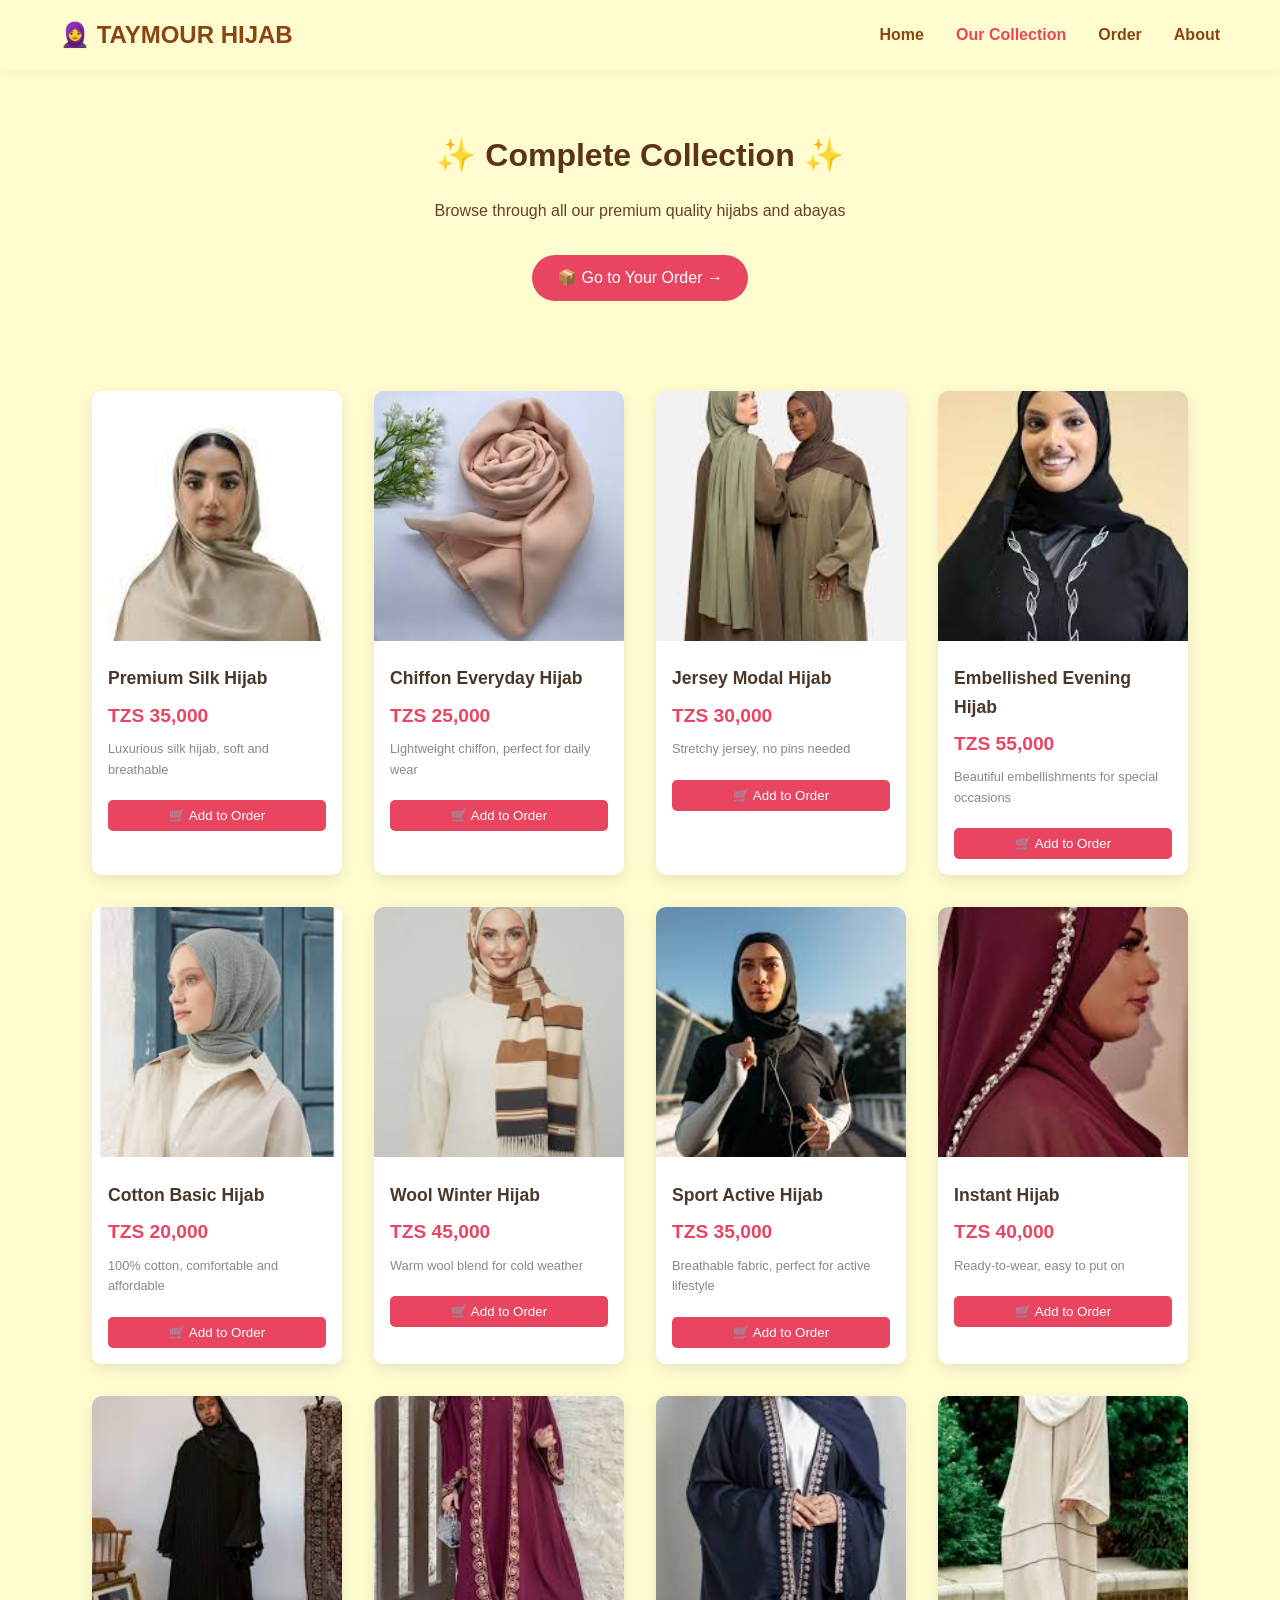
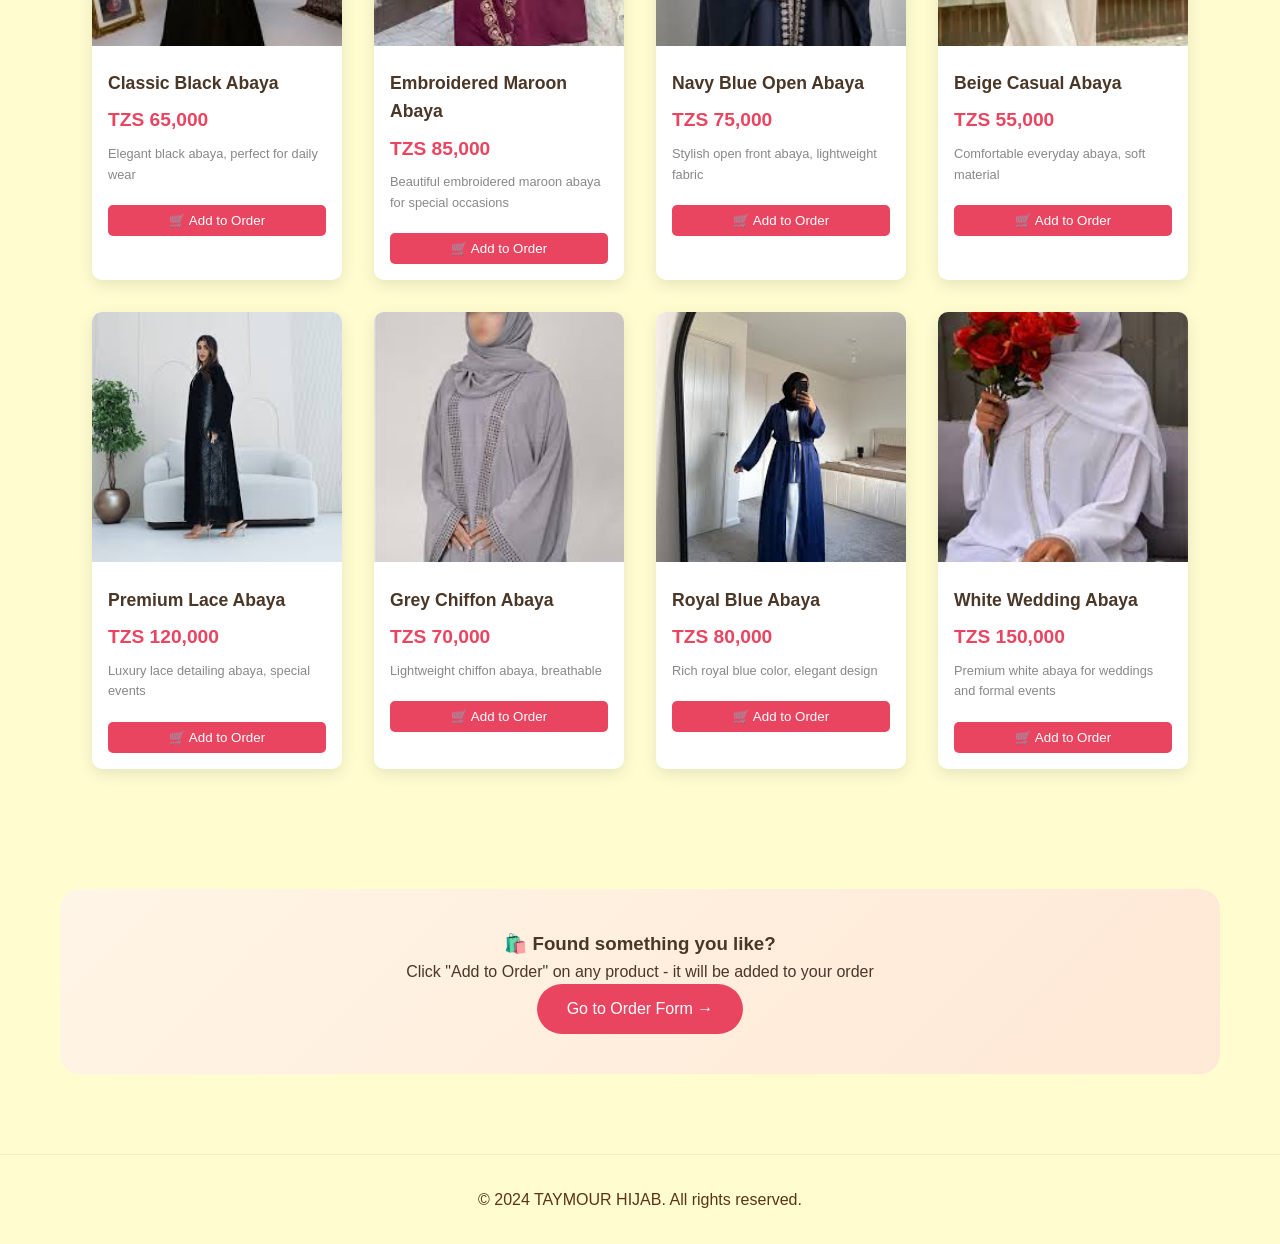
==== products.html @ 764ce85d "Add files via upload Initial upload - TAYMOUR HIJAB website" ====
<!DOCTYPE html>
<html lang="en">
<head>
    <meta charset="UTF-8">
    <meta name="viewport" content="width=device-width, initial-scale=1.0">
    <title>Complete Collection - TAYMOUR HIJAB</title>
    <link rel="stylesheet" href="style.css">
    <meta http-equiv="X-Content-Type-Options" content="nosniff">
    <meta http-equiv="X-Frame-Options" content="DENY">
    <meta name="referrer" content="strict-origin-when-cross-origin">
</head>
<body>

    <nav class="navbar">
        <div class="container">
            <div class="logo">
                <h1>🧕 TAYMOUR HIJAB</h1>
            </div>
            <ul class="nav-links">
                <li><a href="index.html">Home</a></li>
                <li><a href="products.html" class="active">Our Collection</a></li>
                <li><a href="index.html#order">Order</a></li>
                <li><a href="index.html#about">About</a></li>
            </ul>
        </div>
    </nav>

    <section class="page-header">
        <div class="container">
            <h1>✨ Complete Collection ✨</h1>
            <p>Browse through all our premium quality hijabs and abayas</p>
            <div class="current-order-status" id="orderStatus"></div>
            <div class="back-to-order">
                <a href="index.html#order" class="btn-back-order">📦 Go to Your Order →</a>
            </div>
        </div>
    </section>

    <section class="all-products">
        <div class="container">
            <div class="products-grid" id="allProductsGrid"></div>
        </div>
    </section>

    <section class="cta-section">
        <div class="container">
            <div class="cta-content">
                <h3>🛍️ Found something you like?</h3>
                <p>Click "Add to Order" on any product - it will be added to your order</p>
                <a href="index.html#order" class="btn-primary">Go to Order Form →</a>
            </div>
        </div>
    </section>

    <footer class="footer">
        <div class="container">
            <p>&copy; 2024 TAYMOUR HIJAB. All rights reserved.</p>
        </div>
    </footer>

    <script src="script.js"></script>
</body>
</html>
---- style.css ----
* {
    margin: 0;
    padding: 0;
    box-sizing: border-box;
}

body {
    background-color: rgb(255, 253, 208);
    font-family: 'Segoe UI', Tahoma, Geneva, Verdana, sans-serif;
    line-height: 1.6;
    color: #4a3728;
}

.container {
    max-width: 1200px;
    margin: 0 auto;
    padding: 0 20px;
}

.navbar {
    background-color: rgb(255, 253, 208);
    padding: 1rem 0;
    position: sticky;
    top: 0;
    box-shadow: 0 2px 10px rgba(0,0,0,0.05);
    z-index: 100;
}

.navbar .container {
    display: flex;
    justify-content: space-between;
    align-items: center;
    flex-wrap: wrap;
}

.logo h1 {
    font-size: 1.5rem;
    color: #8B4513;
}

.nav-links {
    display: flex;
    list-style: none;
    gap: 2rem;
}

.nav-links a {
    color: #8B4513;
    text-decoration: none;
    font-weight: bold;
    transition: color 0.3s;
}

.nav-links a:hover,
.nav-links a.active {
    color: #e94560;
}

.hero {
    text-align: center;
    padding: 80px 20px;
}

.hero h1 {
    font-size: 3rem;
    margin-bottom: 1rem;
    color: #5C3317;
}

.shop-name {
    color: #e94560;
}

.hero p {
    font-size: 1.2rem;
    margin-bottom: 2rem;
    color: #6B3E26;
}

.btn-primary {
    display: inline-block;
    background-color: #e94560;
    color: white;
    padding: 12px 30px;
    text-decoration: none;
    border-radius: 30px;
    transition: transform 0.3s;
    border: none;
    cursor: pointer;
}

.btn-primary:hover {
    transform: scale(1.05);
    background-color: #c7354e;
}

.products, .all-products {
    padding: 60px 20px;
}

.products h2, .page-header h1 {
    text-align: center;
    margin-bottom: 1rem;
    font-size: 2rem;
    color: #5C3317;
}

.page-header p {
    text-align: center;
    color: #6B3E26;
    margin-bottom: 2rem;
}

.products-grid {
    display: flex;
    gap: 2rem;
    justify-content: center;
    flex-wrap: wrap;
}

.product-card {
    background: white;
    border-radius: 10px;
    width: 250px;
    box-shadow: 0 5px 15px rgba(0,0,0,0.1);
    transition: transform 0.3s;
    overflow: hidden;
}

.product-card:hover {
    transform: translateY(-5px);
}

.product-image {
    width: 100%;
    height: 250px;
    object-fit: cover;
}

.product-info {
    padding: 1rem;
}

.product-title {
    font-size: 1.1rem;
    margin-bottom: 0.5rem;
    color: #4a3728;
}

.product-price {
    color: #e94560;
    font-weight: bold;
    font-size: 1.2rem;
    margin-bottom: 0.5rem;
}

.product-desc {
    font-size: 0.8rem;
    color: #888;
    margin-bottom: 10px;
}

.product-btn {
    background-color: #e94560;
    color: white;
    border: none;
    padding: 8px 15px;
    border-radius: 5px;
    cursor: pointer;
    width: 100%;
    margin-top: 10px;
    transition: background-color 0.3s;
}

.product-btn:hover {
    background-color: #c7354e;
}

.explore-more-section {
    margin-top: 60px;
    padding: 40px 20px;
    background: linear-gradient(135deg, #fff5e6 0%, #ffe8d6 100%);
    border-radius: 20px;
    text-align: center;
    box-shadow: 0 10px 30px rgba(0,0,0,0.1);
}

.explore-more-container h3 {
    font-size: 1.8rem;
    color: #5C3317;
    margin-bottom: 10px;
}

.explore-more-container p {
    font-size: 1.1rem;
    color: #6B3E26;
    margin-bottom: 25px;
}

.btn-explore-large {
    display: inline-block;
    background-color: #e94560;
    color: white;
    padding: 15px 40px;
    text-decoration: none;
    border-radius: 50px;
    font-size: 1.2rem;
    font-weight: bold;
    transition: all 0.3s;
}

.btn-explore-large:hover {
    background-color: #c7354e;
    transform: scale(1.05);
}

.order {
    padding: 60px 20px;
}

.order h2 {
    text-align: center;
    margin-bottom: 2rem;
    font-size: 2rem;
    color: #5C3317;
}

.order-container {
    max-width: 800px;
    margin: 0 auto;
    background: white;
    padding: 2rem;
    border-radius: 10px;
    box-shadow: 0 5px 15px rgba(0,0,0,0.1);
}

.form-section {
    margin-bottom: 25px;
    padding-bottom: 15px;
    border-bottom: 1px solid #e0d5c0;
}

.form-section h3 {
    color: #5C3317;
    margin-bottom: 15px;
    font-size: 1.2rem;
}

.form-group {
    margin-bottom: 1rem;
}

.form-group label {
    display: block;
    margin-bottom: 0.5rem;
    font-weight: bold;
    color: #4a3728;
}

.form-group input,
.form-group select,
.form-group textarea {
    width: 100%;
    padding: 10px;
    border: 1px solid #e0d5c0;
    border-radius: 5px;
    font-family: inherit;
}

.products-selector {
    background-color: #f9f5e8;
    padding: 15px;
    border-radius: 10px;
    margin-bottom: 10px;
    min-height: 100px;
}

.empty-cart-message {
    text-align: center;
    color: #999;
    padding: 20px;
}

.empty-cart-message .small-text {
    font-size: 0.8rem;
    margin-top: 5px;
}

.product-info-row {
    display: flex;
    justify-content: space-between;
    align-items: center;
    padding: 12px;
    background: white;
    border-radius: 8px;
    margin-bottom: 10px;
    flex-wrap: wrap;
    gap: 10px;
}

.product-name {
    font-weight: bold;
    color: #4a3728;
    flex: 2;
    min-width: 150px;
}

.product-controls {
    display: flex;
    align-items: center;
    gap: 8px;
}

.qty-btn {
    background-color: #e94560;
    color: white;
    border: none;
    width: 30px;
    height: 30px;
    border-radius: 5px;
    cursor: pointer;
    font-size: 1.1rem;
}

.qty-btn:hover {
    background-color: #c7354e;
}

.qty-value {
    font-weight: bold;
    min-width: 30px;
    text-align: center;
}

.remove-item-btn {
    background-color: #dc3545;
    color: white;
    border: none;
    padding: 5px 10px;
    border-radius: 5px;
    cursor: pointer;
    font-size: 0.8rem;
}

.remove-item-btn:hover {
    background-color: #c82333;
}

.item-total {
    font-weight: bold;
    color: #e94560;
    min-width: 100px;
    text-align: right;
}

.add-more-products-container {
    display: flex;
    gap: 15px;
    margin-top: 15px;
    flex-wrap: wrap;
}

.add-more-products-btn {
    display: inline-block;
    background-color: #e94560;
    color: white;
    padding: 10px 25px;
    text-decoration: none;
    border-radius: 30px;
    font-weight: bold;
}

.add-more-products-btn:hover {
    background-color: #c7354e;
}

.clear-order-btn {
    background-color: #dc3545;
    color: white;
    border: none;
    padding: 10px 25px;
    border-radius: 30px;
    cursor: pointer;
}

#orderSummary {
    background-color: #f9f5e8;
    padding: 15px;
    border-radius: 10px;
    margin: 10px 0;
}

.summary-item {
    display: flex;
    justify-content: space-between;
    padding: 8px 0;
    border-bottom: 1px solid #e0d5c0;
}

.summary-product-name {
    font-weight: bold;
    color: #4a3728;
}

.summary-product-details {
    color: #666;
    font-size: 0.9rem;
}

.summary-product-price {
    color: #e94560;
    font-weight: bold;
}

.grand-total {
    text-align: right;
    margin-top: 15px;
    padding-top: 15px;
    border-top: 2px solid #e0d5c0;
}

#grandTotal {
    color: #e94560;
    font-size: 1.8rem;
}

.payment-methods {
    text-align: center;
    margin-top: 1.5rem;
}

.btn-card, .btn-mobile {
    padding: 12px 24px;
    margin: 10px;
    border: none;
    border-radius: 5px;
    cursor: pointer;
    font-size: 1rem;
}

.btn-card {
    background-color: #004481;
    color: white;
}

.btn-mobile {
    background-color: #25D366;
    color: white;
}

.about {
    padding: 60px 20px;
}

.about h2 {
    text-align: center;
    margin-bottom: 2rem;
    font-size: 2rem;
    color: #5C3317;
}

.about-content {
    text-align: center;
    max-width: 600px;
    margin: 0 auto;
    background: white;
    padding: 2rem;
    border-radius: 10px;
}

.about-content p {
    margin-bottom: 1rem;
}

.page-header {
    text-align: center;
    padding: 60px 20px 30px 20px;
}

.current-order-status {
    background-color: #e94560;
    color: white;
    padding: 10px 20px;
    border-radius: 50px;
    display: inline-block;
    margin: 15px auto;
}

.back-to-order {
    margin-top: 20px;
}

.btn-back-order {
    display: inline-block;
    background-color: #e94560;
    color: white;
    padding: 10px 25px;
    text-decoration: none;
    border-radius: 30px;
}

.cta-section {
    padding: 60px 20px;
    text-align: center;
}

.cta-content {
    background: linear-gradient(135deg, #fff5e6 0%, #ffe8d6 100%);
    padding: 40px;
    border-radius: 20px;
}

.cart-notification {
    position: fixed;
    top: 20px;
    right: 20px;
    z-index: 1000;
    transform: translateX(400px);
    transition: transform 0.3s ease;
}

.cart-notification.show {
    transform: translateX(0);
}

.notification-content {
    background-color: #e94560;
    color: white;
    padding: 12px 24px;
    border-radius: 50px;
    box-shadow: 0 5px 15px rgba(0,0,0,0.2);
    font-weight: bold;
}

.highlight-pulse {
    animation: pulse 0.5s ease;
}

@keyframes pulse {
    0% { box-shadow: 0 0 0 0 rgba(233, 69, 96, 0.4); }
    70% { box-shadow: 0 0 0 20px rgba(233, 69, 96, 0); }
    100% { box-shadow: 0 0 0 0 rgba(233, 69, 96, 0); }
}

.footer {
    background-color: rgb(255, 253, 208);
    text-align: center;
    padding: 2rem;
    color: #5C3317;
    margin-top: 20px;
    border-top: 1px solid rgba(0,0,0,0.05);
}

@media (max-width: 768px) {
    .navbar .container {
        flex-direction: column;
        gap: 1rem;
    }
    
    .nav-links {
        gap: 1rem;
        flex-wrap: wrap;
        justify-content: center;
    }
    
    .hero {
        padding: 60px 20px;
    }
    
    .hero h1 {
        font-size: 2rem;
    }
    
    .product-info-row {
        flex-direction: column;
        align-items: stretch;
    }
    
    .product-controls {
        justify-content: center;
    }
    
    .item-total {
        text-align: center;
    }
    
    .grand-total {
        text-align: center;
    }
    
    .btn-card, .btn-mobile {
        display: block;
        width: 100%;
        margin: 10px 0;
    }
    
    .products-grid {
        gap: 1rem;
    }
    
    .product-card {
        width: 200px;
    }
    
    .product-image {
        height: 200px;
    }
}

@media (max-width: 480px) {
    .product-card {
        width: 100%;
        max-width: 280px;
    }
    
    .order-container, .about-content {
        padding: 1.5rem;
    }
    
    .hero h1 {
        font-size: 1.5rem;
    }
}
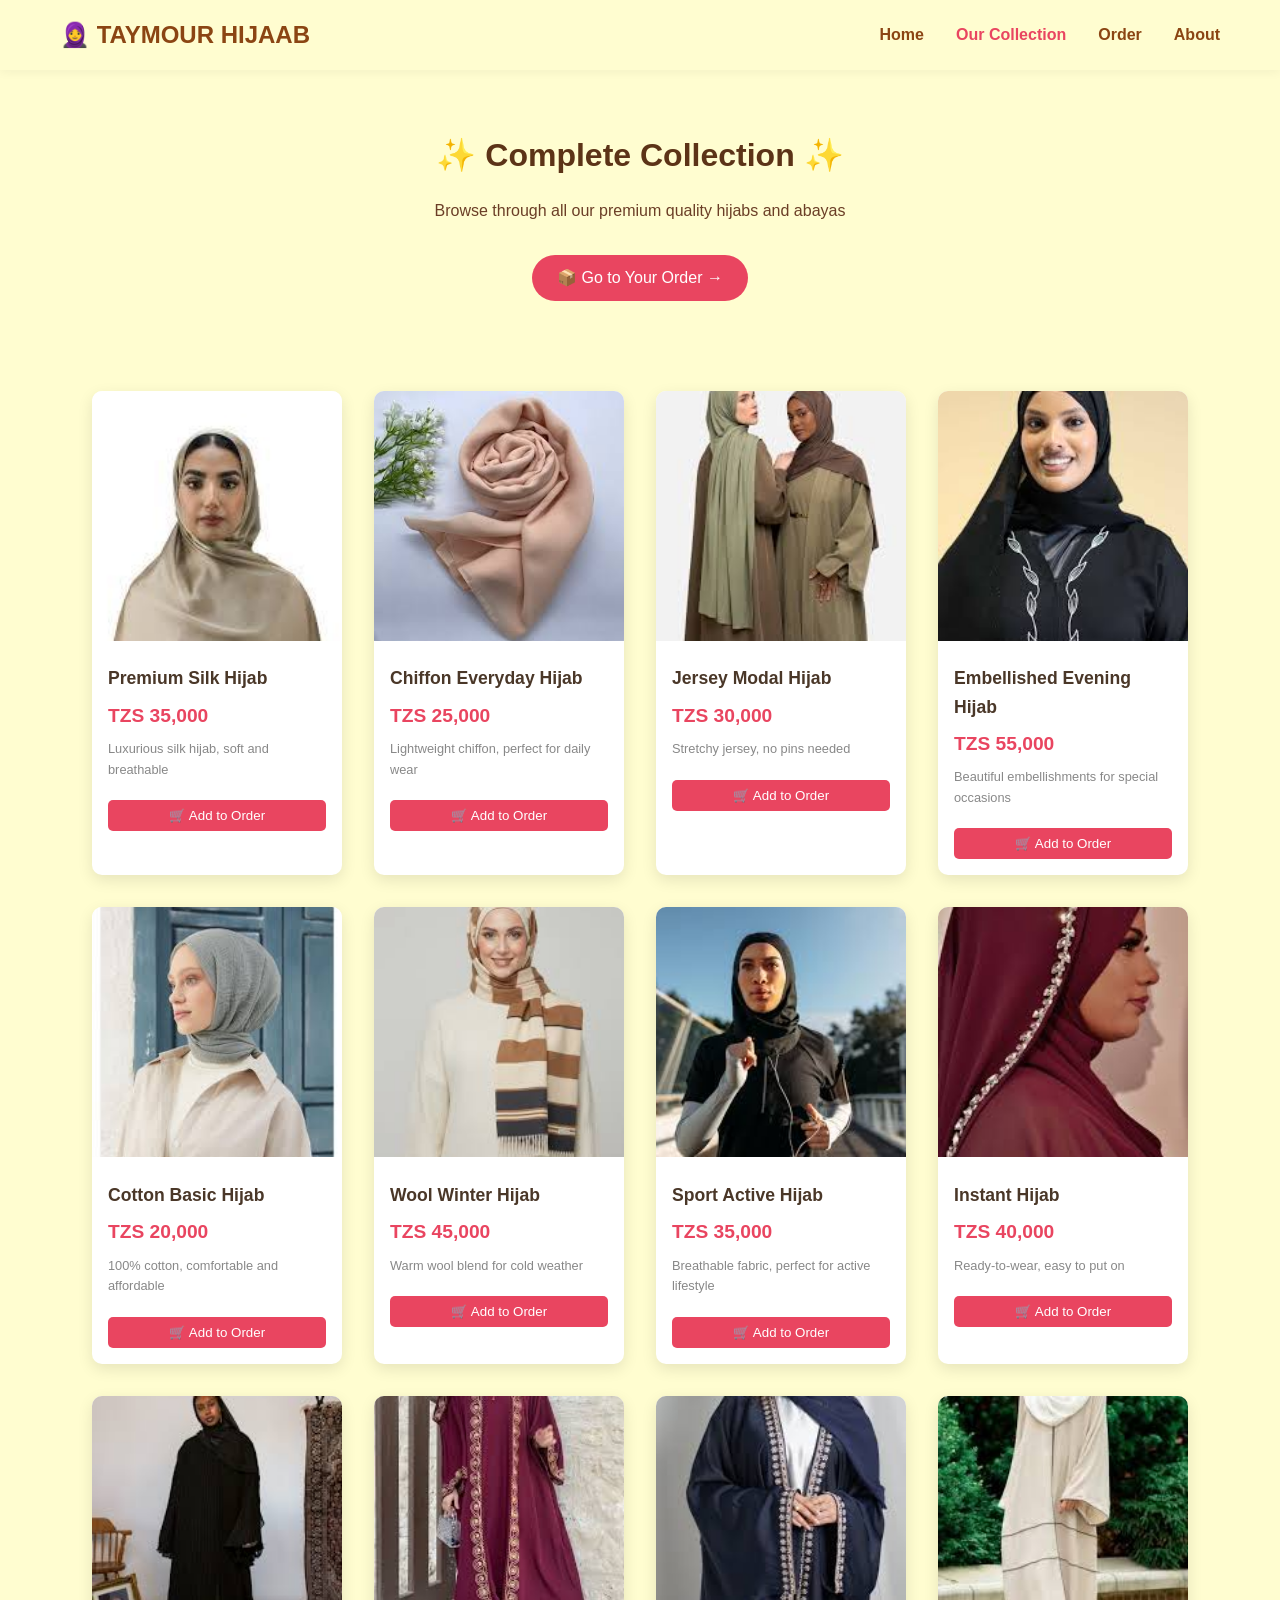
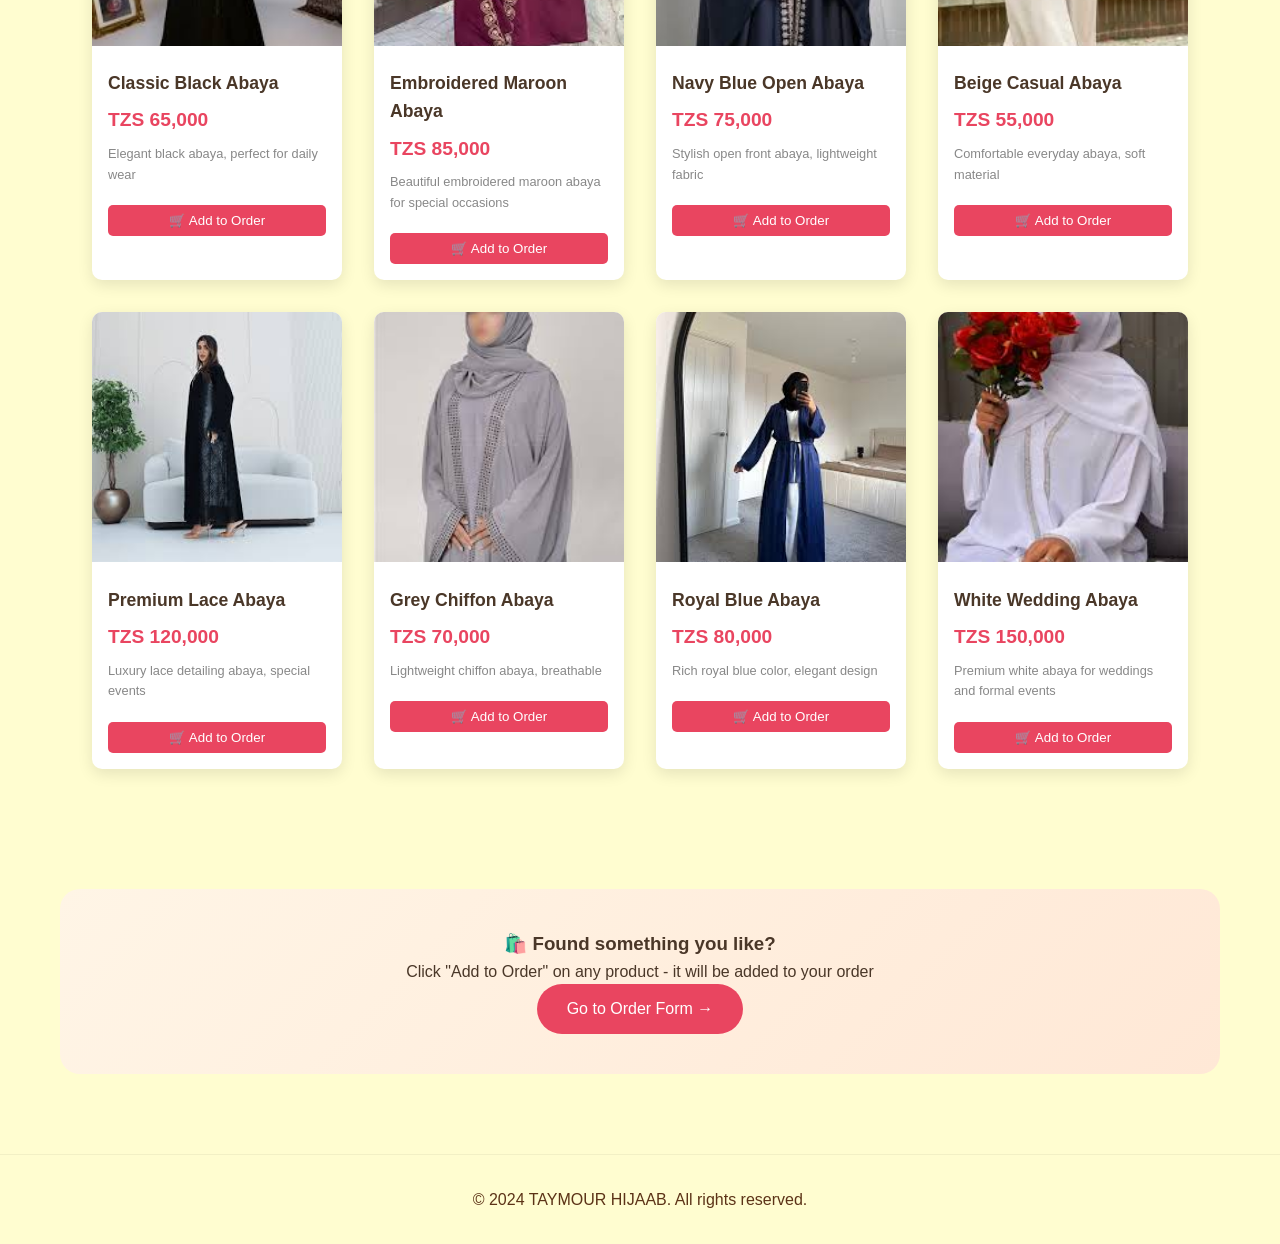
==== commit 501e43bf: "Fix typo in title and headings for hijab page" ====
--- a/products.html
+++ b/products.html
@@ -3,7 +3,7 @@
 <head>
     <meta charset="UTF-8">
     <meta name="viewport" content="width=device-width, initial-scale=1.0">
-    <title>Complete Collection - TAYMOUR HIJAB</title>
+    <title>Complete Collection - TAYMOUR HIJAAB</title>
     <link rel="stylesheet" href="style.css">
     <meta http-equiv="X-Content-Type-Options" content="nosniff">
     <meta http-equiv="X-Frame-Options" content="DENY">
@@ -14,7 +14,7 @@
     <nav class="navbar">
         <div class="container">
             <div class="logo">
-                <h1>🧕 TAYMOUR HIJAB</h1>
+                <h1>🧕 TAYMOUR HIJAAB</h1>
             </div>
             <ul class="nav-links">
                 <li><a href="index.html">Home</a></li>
@@ -54,10 +54,10 @@
 
     <footer class="footer">
         <div class="container">
-            <p>&copy; 2024 TAYMOUR HIJAB. All rights reserved.</p>
+            <p>&copy; 2024 TAYMOUR HIJAAB. All rights reserved.</p>
         </div>
     </footer>
 
     <script src="script.js"></script>
 </body>
-</html>+</html>
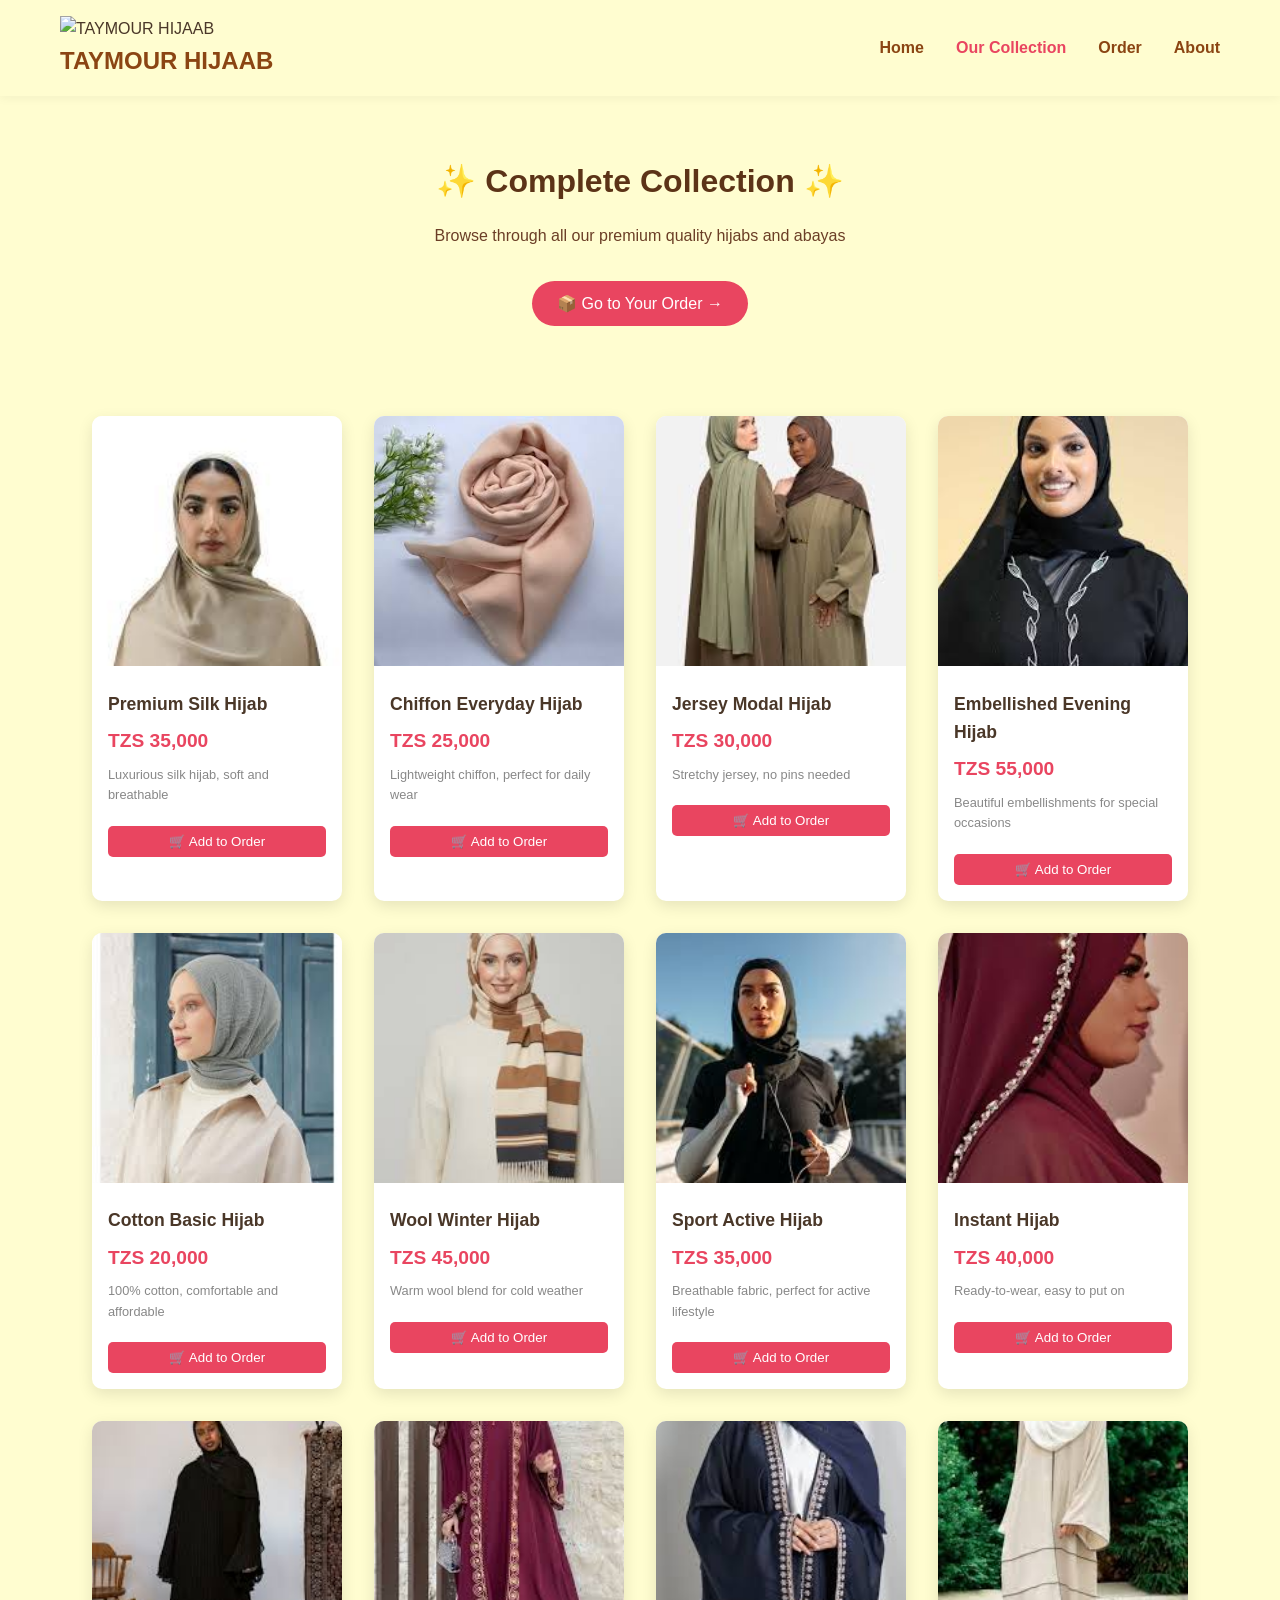
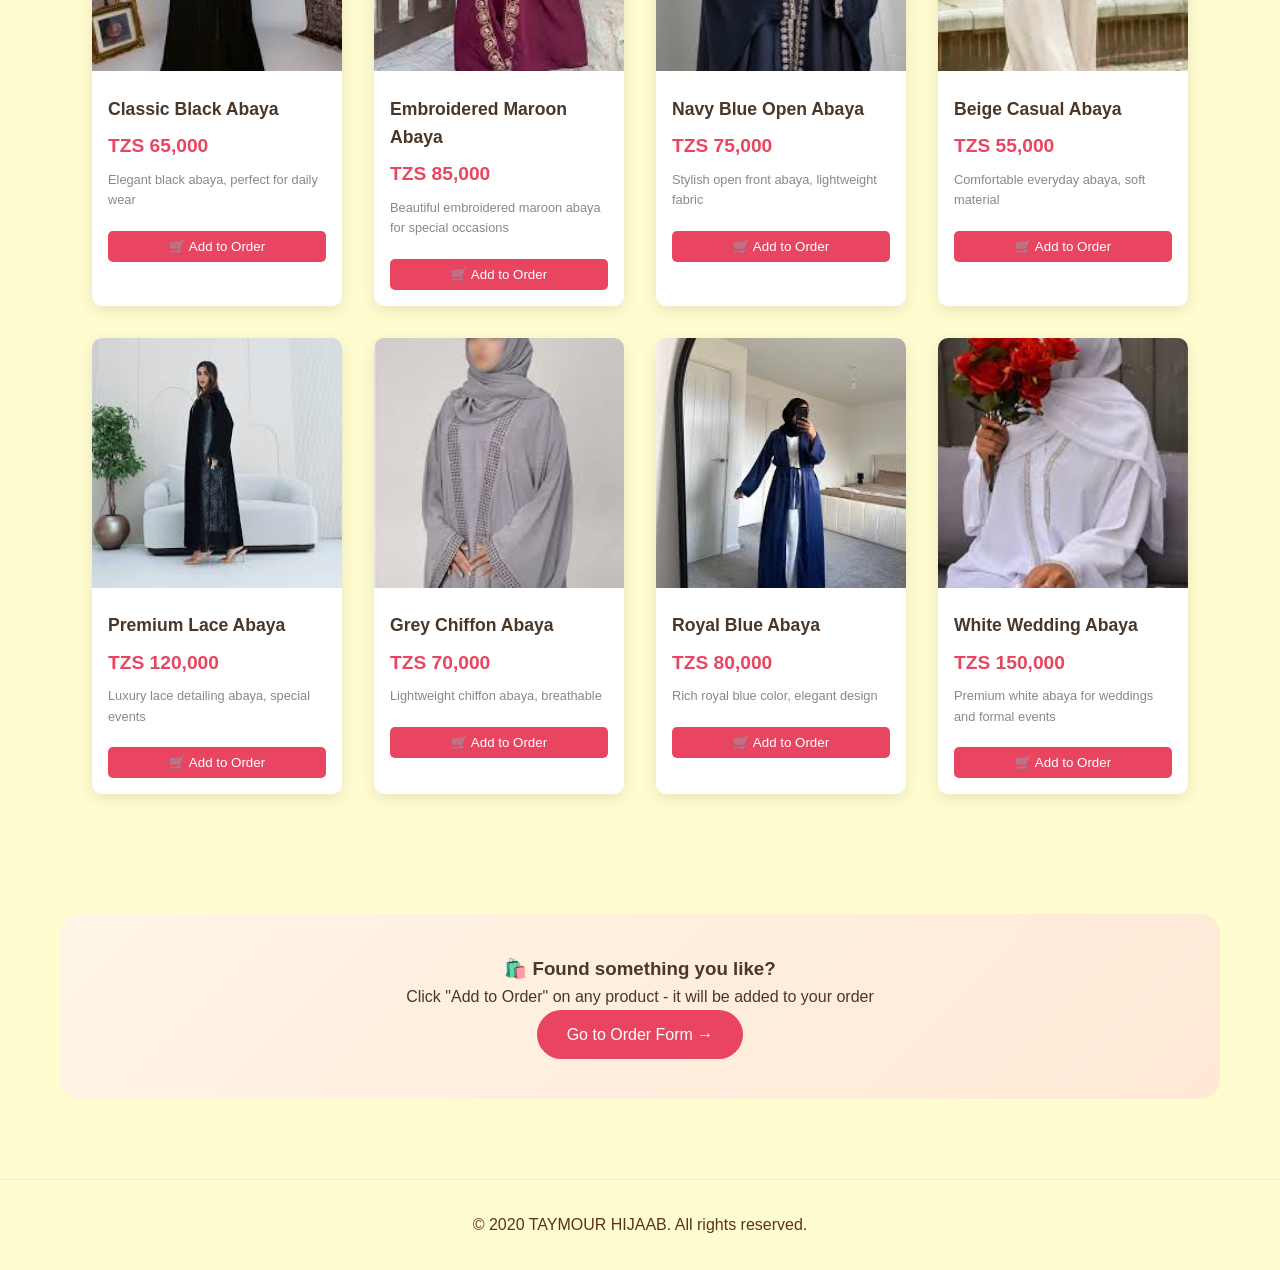
==== commit 9ada9076: "Update products.html" ====
--- a/products.html
+++ b/products.html
@@ -5,6 +5,13 @@
     <meta name="viewport" content="width=device-width, initial-scale=1.0">
     <title>Complete Collection - TAYMOUR HIJAAB</title>
     <link rel="stylesheet" href="style.css">
+	<link rel="icon" type="image/png" href="images/favicon.png">
+<link rel="icon" type="image/png" href="/images/favicon.png">
+<link rel="icon" type="image/png" href="./images/favicon.png">
+<link rel="icon" type="image/png" href="../images/favicon.png">
+<link rel="icon" type="image/x-icon" href="favicon.ico">
+<link rel="shortcut icon" href="images/favicon.png">
+
     <meta http-equiv="X-Content-Type-Options" content="nosniff">
     <meta http-equiv="X-Frame-Options" content="DENY">
     <meta name="referrer" content="strict-origin-when-cross-origin">
@@ -12,11 +19,12 @@
 <body>
 
     <nav class="navbar">
-        <div class="container">
+ <div class="container">
             <div class="logo">
-                <h1>🧕 TAYMOUR HIJAAB</h1>
-            </div>
-            <ul class="nav-links">
+    <img src="images/favicon.png" alt="TAYMOUR HIJAAB" class="logo-image">
+    <h1>TAYMOUR HIJAAB</h1>
+</div>           
+                        <ul class="nav-links">
                 <li><a href="index.html">Home</a></li>
                 <li><a href="products.html" class="active">Our Collection</a></li>
                 <li><a href="index.html#order">Order</a></li>
@@ -54,7 +62,7 @@
 
     <footer class="footer">
         <div class="container">
-            <p>&copy; 2024 TAYMOUR HIJAAB. All rights reserved.</p>
+            <p>&copy; 2020 TAYMOUR HIJAAB. All rights reserved.</p>
         </div>
     </footer>
 
